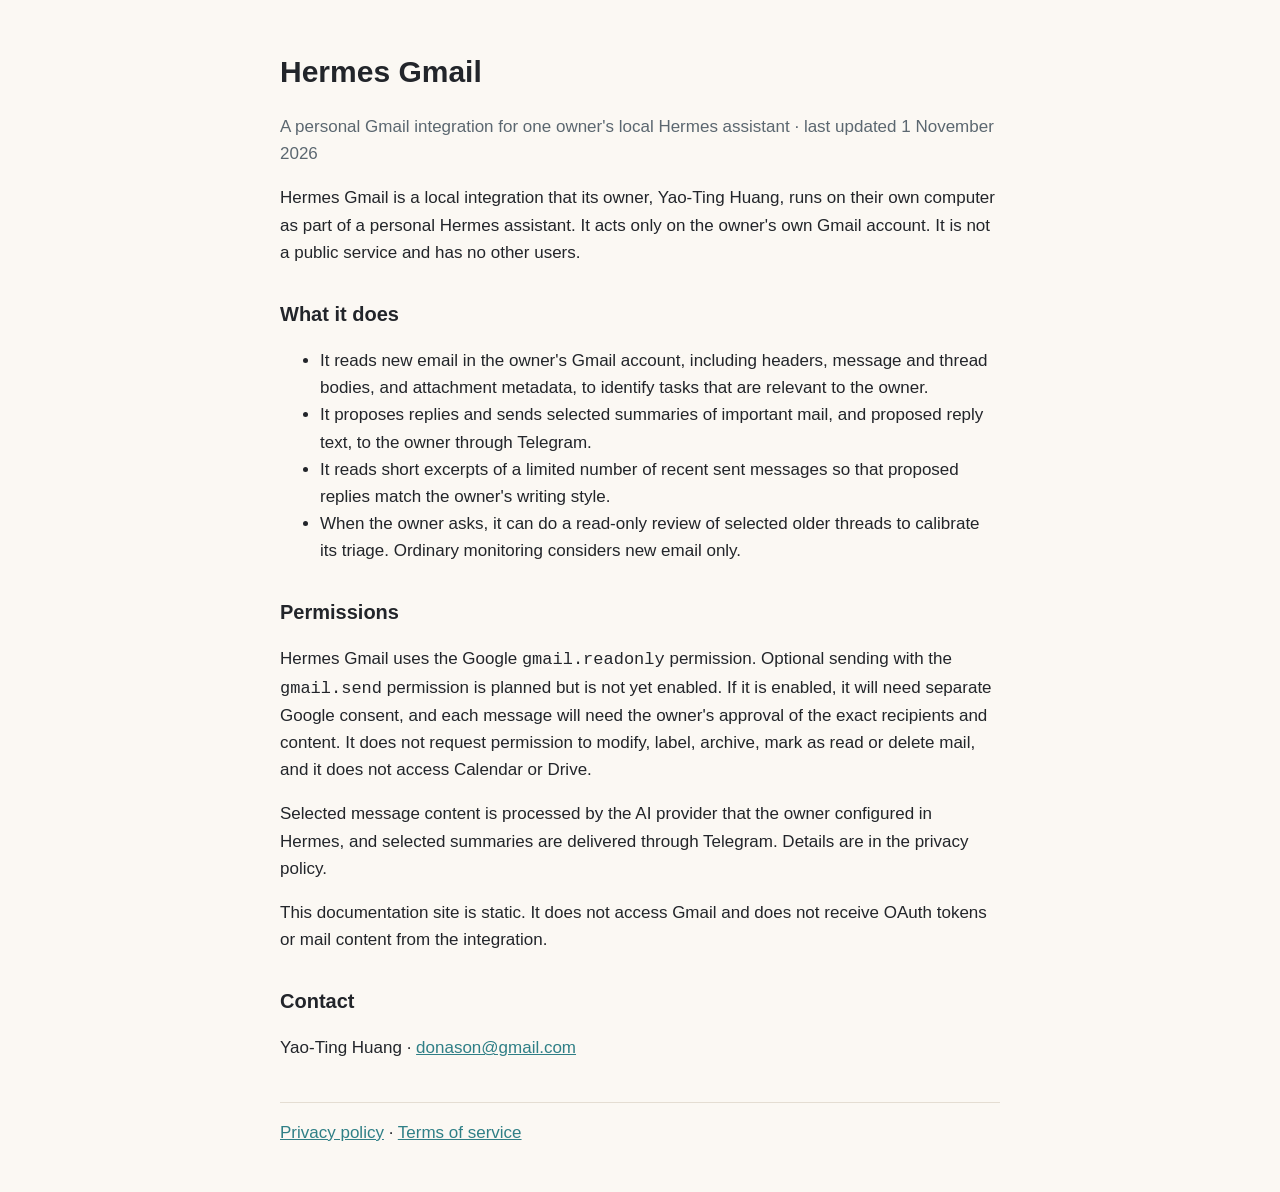
==== hermes-gmail/index.html @ a203ae4c "Add separate Hermes Gmail homepage and data-use policies" ====
<!doctype html>
<html lang="en"><head><meta charset="utf-8"><meta name="viewport" content="width=device-width,initial-scale=1">
<title>Hermes Gmail</title><link rel="stylesheet" href="../style.css"></head>
<body><main>
<h1>Hermes Gmail</h1>
<p class="muted">A personal Gmail integration for one owner's local Hermes assistant · last updated 1 November 2026</p>
<p>Hermes Gmail is a local integration that its owner, Yao-Ting Huang, runs on their own computer as part of a personal Hermes assistant. It acts only on the owner's own Gmail account. It is not a public service and has no other users.</p>
<h2>What it does</h2>
<ul>
<li>It reads new email in the owner's Gmail account, including headers, message and thread bodies, and attachment metadata, to identify tasks that are relevant to the owner.</li>
<li>It proposes replies and sends selected summaries of important mail, and proposed reply text, to the owner through Telegram.</li>
<li>It reads short excerpts of a limited number of recent sent messages so that proposed replies match the owner's writing style.</li>
<li>When the owner asks, it can do a read-only review of selected older threads to calibrate its triage. Ordinary monitoring considers new email only.</li>
</ul>
<h2>Permissions</h2>
<p>Hermes Gmail uses the Google <code>gmail.readonly</code> permission. Optional sending with the <code>gmail.send</code> permission is planned but is not yet enabled. If it is enabled, it will need separate Google consent, and each message will need the owner's approval of the exact recipients and content. It does not request permission to modify, label, archive, mark as read or delete mail, and it does not access Calendar or Drive.</p>
<p>Selected message content is processed by the AI provider that the owner configured in Hermes, and selected summaries are delivered through Telegram. Details are in the privacy policy.</p>
<p>This documentation site is static. It does not access Gmail and does not receive OAuth tokens or mail content from the integration.</p>
<h2>Contact</h2>
<p>Yao-Ting Huang · <a href="mailto:donason@gmail.com">donason@gmail.com</a></p>
<nav><a href="privacy.html">Privacy policy</a> · <a href="terms.html">Terms of service</a></nav>
</main></body></html>
---- style.css ----
:root{--bg:#FBF8F3;--ink:#22252A;--muted:#5B6770;--teal:#2F7F86;--line:#E4DDD2}
@media (prefers-color-scheme:dark){:root{--bg:#1B2124;--ink:#EDE8DF;--muted:#A9B3B6;--teal:#8FD3C7;--line:#33403F}}
body{background:var(--bg);color:var(--ink);font:17px/1.6 -apple-system,"Helvetica Neue",Arial,sans-serif;margin:0;padding:48px 16px}
main{max-width:720px;margin:0 auto}h1{font-size:30px;margin:0 0 8px}h2{font-size:20px;margin:32px 0 8px}
p,li{color:var(--ink)}.muted{color:var(--muted)}a{color:var(--teal)}nav{border-top:1px solid var(--line);margin-top:40px;padding-top:16px}
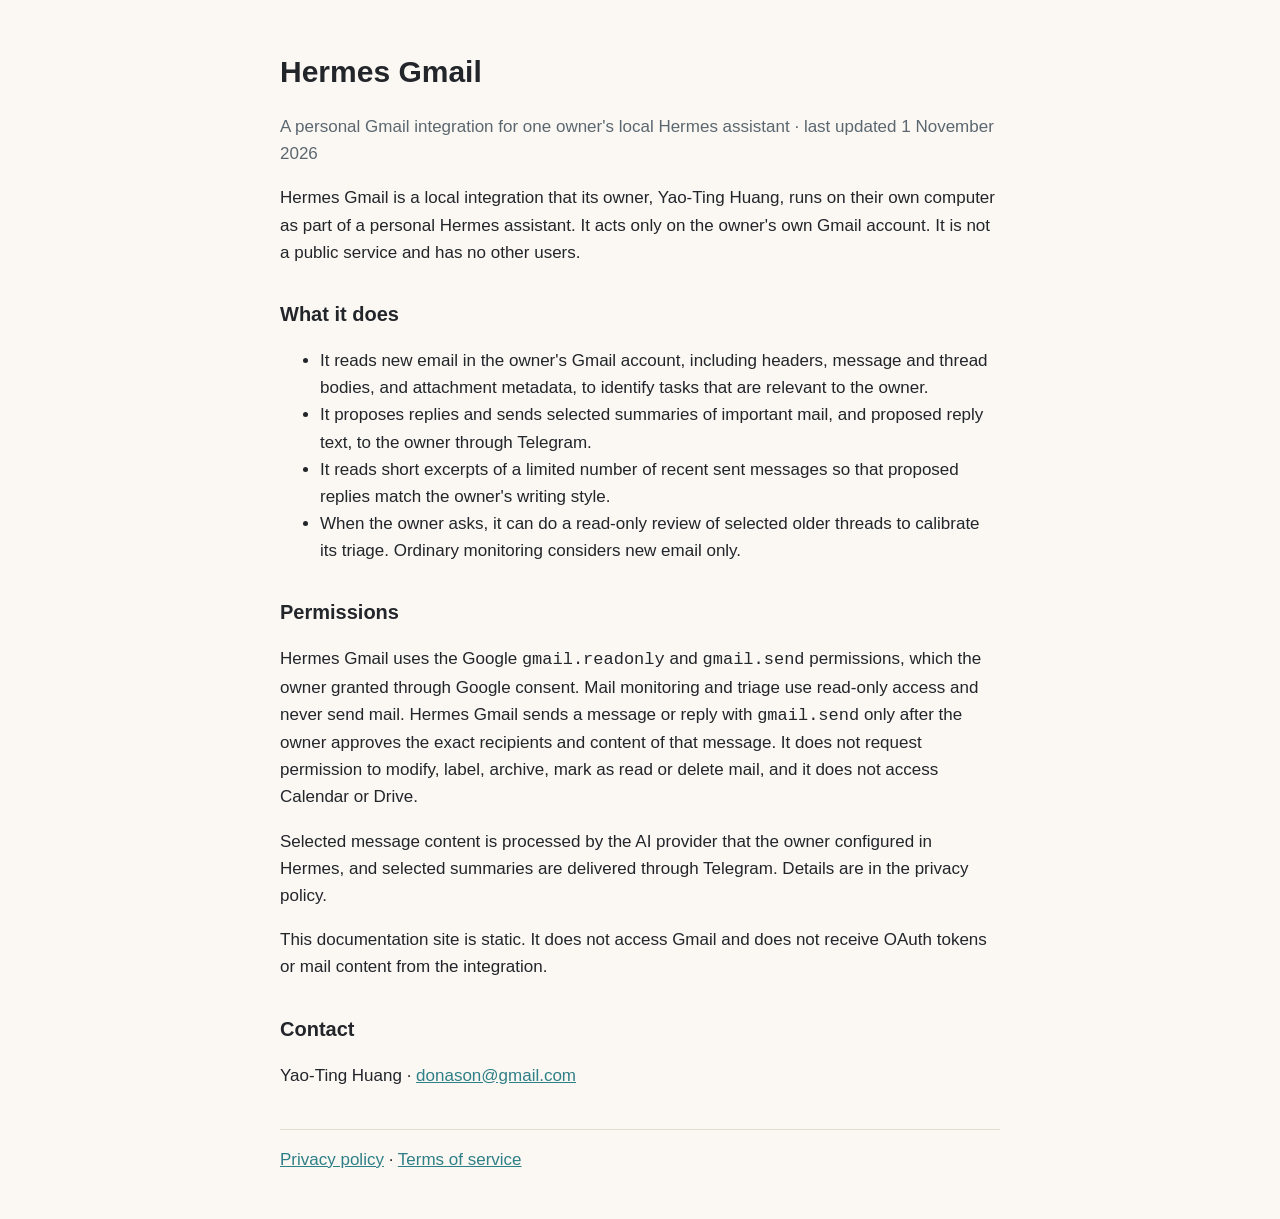
==== commit 9fad1969: "Document approved Gmail send and reply capability" ====
--- a/hermes-gmail/index.html
+++ b/hermes-gmail/index.html
@@ -13,7 +13,7 @@
 <li>When the owner asks, it can do a read-only review of selected older threads to calibrate its triage. Ordinary monitoring considers new email only.</li>
 </ul>
 <h2>Permissions</h2>
-<p>Hermes Gmail uses the Google <code>gmail.readonly</code> permission. Optional sending with the <code>gmail.send</code> permission is planned but is not yet enabled. If it is enabled, it will need separate Google consent, and each message will need the owner's approval of the exact recipients and content. It does not request permission to modify, label, archive, mark as read or delete mail, and it does not access Calendar or Drive.</p>
+<p>Hermes Gmail uses the Google <code>gmail.readonly</code> and <code>gmail.send</code> permissions, which the owner granted through Google consent. Mail monitoring and triage use read-only access and never send mail. Hermes Gmail sends a message or reply with <code>gmail.send</code> only after the owner approves the exact recipients and content of that message. It does not request permission to modify, label, archive, mark as read or delete mail, and it does not access Calendar or Drive.</p>
 <p>Selected message content is processed by the AI provider that the owner configured in Hermes, and selected summaries are delivered through Telegram. Details are in the privacy policy.</p>
 <p>This documentation site is static. It does not access Gmail and does not receive OAuth tokens or mail content from the integration.</p>
 <h2>Contact</h2>
